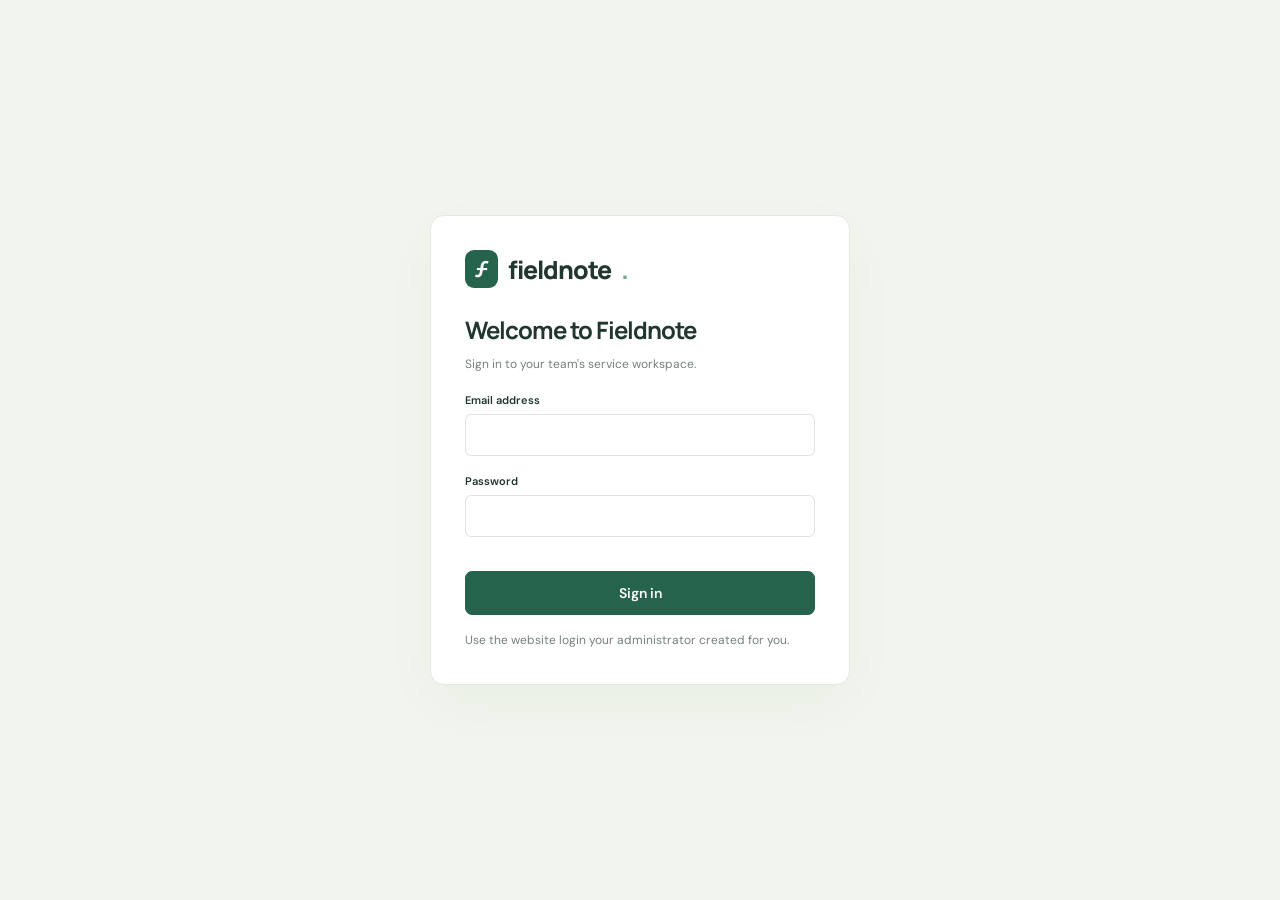
==== cloudflare/index.html @ 5db6d98a "Add Fieldnote service reports and maintenance website" ====
<!doctype html><html lang="en"><head><meta charset="utf-8"><meta name="viewport" content="width=device-width,initial-scale=1"><title>Fieldnote · Field service workspace</title><style>
@import url('https://fonts.googleapis.com/css2?family=DM+Sans:wght@400;500;600;700&family=Manrope:wght@400;500;600;700;800&display=swap');
:root{--green:#25634d;--ink:#20362e;--muted:#76817b;--line:#e5e9e5}*{box-sizing:border-box}body{margin:0;background:#f7f8f5;color:var(--ink);font:14px 'DM Sans',sans-serif}button,input,select,textarea{font:inherit}button{cursor:pointer}button:focus-visible,a:focus-visible{outline:3px solid #8ac3aa;outline-offset:3px}.shell{display:flex;min-height:100vh}aside{width:238px;background:#fff;border-right:1px solid var(--line);padding:34px 22px;display:flex;flex-direction:column;position:fixed;inset:0 auto 0 0}.brand{font:800 25px Manrope,sans-serif;letter-spacing:-1px;margin-bottom:43px;display:flex;align-items:center;gap:10px}.brand b{background:var(--green);color:white;border-radius:9px;padding:4px 9px;font-size:22px}.label{font-size:10px;letter-spacing:1.5px;color:#9aA39b;font-weight:700;margin:16px 12px}.nav{border:0;background:none;color:#68776f;padding:13px 14px;text-align:left;border-radius:7px;margin:3px 0;display:flex;gap:13px;align-items:center}.nav.active{background:#eaf2ec;color:var(--green);font-weight:700}.bottom{margin-top:auto;background:#f7f8f5;padding:17px;border-radius:10px;font-size:12px;line-height:1.7}.bottom strong{display:block;color:var(--green)}main{margin-left:238px;width:calc(100% - 238px)}header{height:83px;background:#fff;border-bottom:1px solid var(--line);display:flex;justify-content:space-between;align-items:center;padding:0 42px;color:#849088;font-size:12px}.profile{display:flex;gap:10px;align-items:center;color:var(--ink)}.avatar{width:33px;height:33px;border-radius:50%;background:#e8eddf;display:grid;place-items:center;font-weight:700}article{max-width:1450px;margin:auto;padding:39px 42px}.eyebrow{text-transform:uppercase;font-size:10px;letter-spacing:1.8px;font-weight:700;color:var(--green)}.heading{display:flex;justify-content:space-between;align-items:center;margin:8px 0 29px}h1{font:700 30px Manrope,sans-serif;letter-spacing:-1px;margin:0 0 9px}p{color:var(--muted);margin:0;line-height:1.6}.primary,.secondary{padding:12px 18px;border-radius:7px;border:1px solid var(--green);background:var(--green);color:white;font-weight:600;display:inline-flex;gap:9px;align-items:center}.secondary{background:white;color:var(--ink);border-color:var(--line)}.stats{display:grid;grid-template-columns:repeat(4,1fr);gap:18px;margin-bottom:28px}.stat{background:white;border:1px solid var(--line);border-radius:10px;padding:21px}.stat-top{display:flex;justify-content:space-between;color:#748078;font-size:12px}.icon{color:var(--green);background:#edf4ec;border-radius:7px;padding:7px;font-size:16px}.number{font:700 31px Manrope,sans-serif;margin:10px 0 5px}.stat small{font-size:11px;color:#8c968f}.panel{background:white;border:1px solid var(--line);border-radius:10px;overflow:hidden}.panel-head{display:flex;justify-content:space-between;padding:24px 25px;border-bottom:1px solid var(--line);align-items:center}h2{font:700 17px Manrope,sans-serif;margin:0 0 5px}.panel-head p{font-size:12px}.tools{display:flex;gap:10px;padding:20px 25px}.search{flex:1;position:relative}.search input{width:100%;padding:11px 14px;border:1px solid var(--line);border-radius:6px;background:#fafbf9}.tools select{border:1px solid var(--line);border-radius:6px;padding:10px;background:white;color:#64736b}table{border-collapse:collapse;width:100%;text-align:left}th{background:#f8faf7;color:#839087;text-transform:uppercase;letter-spacing:.7px;font-size:9px;padding:14px 24px;font-weight:600}td{padding:19px 24px;border-bottom:1px solid #eef1ed;font-size:12px}td strong{display:block;font-size:13px;margin-bottom:4px}td small{color:#929c95;font-size:11px}.badge{font-size:10px;border-radius:5px;padding:5px 9px;display:inline-block;background:#edf5ed;color:#3d7951;white-space:nowrap}.badge.progress{background:#fdf2dd;color:#a38032}.badge.follow{background:#edf1fb;color:#647aaa}.row{cursor:pointer}.row:hover{background:#fafcf9}.empty{text-align:center;padding:62px 20px}.empty .big{font-size:32px;color:var(--green);margin-bottom:15px}.empty h2{font-size:19px}.empty button{margin-top:20px}.foot{padding:16px 25px;color:#95a096;font-size:11px;display:flex;justify-content:space-between}.note{margin-top:25px;display:flex;gap:13px;align-items:center;padding:19px 23px;background:#edf2e9;border:1px solid #e4ebdd;border-radius:9px}.note b{display:block;font-size:12px;margin-bottom:3px}.note p{font-size:11px}.modal{position:fixed;inset:0;background:#142e2566;z-index:10;display:flex;align-items:center;justify-content:center;padding:20px}.hidden{display:none!important}.dialog{background:#fff;border-radius:14px;width:760px;max-height:92vh;overflow:auto;box-shadow:0 20px 80px #15352833}.dialog-head{padding:24px 29px;display:flex;justify-content:space-between;border-bottom:1px solid var(--line)}.close{background:none;border:0;font-size:24px;color:#78847a}.form{padding:24px 29px}.grid{display:grid;grid-template-columns:1fr 1fr;gap:18px}.field{display:flex;flex-direction:column;gap:7px}.field label{font-size:11px;font-weight:600}.field input,.field select,.field textarea{padding:11px;border:1px solid #dce4dd;border-radius:6px;background:#fff;width:100%}.full{grid-column:1/-1}.section{margin:23px 0 14px;font-size:10px;color:#7c8a80;letter-spacing:1.3px;text-transform:uppercase}.upload{display:block;border:1px dashed #bdcfbf;background:#f6f9f3;border-radius:7px;text-align:center;padding:24px;color:var(--green);cursor:pointer}.upload small{display:block;font-size:10px;color:#91a08f;margin-top:5px}.photos{display:flex;flex-wrap:wrap;gap:10px;margin-top:12px}.photo{position:relative}.photo img{width:100px;height:85px;object-fit:cover;border-radius:6px}.photo button{position:absolute;top:0;right:0;border:0;background:white;border-radius:50%;width:21px;height:21px}.actions{display:flex;justify-content:flex-end;gap:10px;margin-top:25px}.error{color:#ad423c;margin-top:12px;font-size:12px}.detail{white-space:pre-wrap;line-height:1.7}.detail label{display:block;color:#839187;font-size:10px;text-transform:uppercase;letter-spacing:1px;margin-bottom:5px}.toast{position:fixed;bottom:25px;right:25px;padding:16px 24px;background:var(--green);color:white;border-radius:8px;z-index:20}.mobile-brand{display:none}@media(max-width:1050px){aside{width:190px}main{margin-left:190px;width:calc(100% - 190px)}article{padding:28px 24px}header{padding:0 24px}.stats{gap:10px}.table-wrap{overflow:auto}th,td{padding:16px}.heading{gap:15px}h1{font-size:26px}}@media(max-width:720px){aside{position:static;width:auto;padding:15px;flex-direction:row;gap:4px;align-items:center;border-bottom:1px solid var(--line);border-right:0}.brand{margin:0 12px 0 0;font-size:19px}.brand b{font-size:16px}.nav{padding:9px;font-size:11px}.nav span,.label,.bottom{display:none}.shell{display:block}main{margin:0;width:100%}header{height:54px}article{padding:24px 16px}.stats{grid-template-columns:1fr 1fr}.heading{align-items:flex-start}h1{font-size:23px}.heading p{font-size:12px}.primary{padding:11px;font-size:11px;white-space:nowrap}.tools{padding:15px;flex-wrap:wrap}.search{flex-basis:100%}.grid{grid-template-columns:1fr}.full{grid-column:auto}.dialog-head,.form{padding:20px}.panel-head{padding:20px}.note{padding:15px}}
.auth-screen{min-height:100vh;display:grid;place-items:center;padding:24px;background:#f1f5ed}.auth-card{background:white;width:100%;max-width:420px;border:1px solid var(--line);padding:34px;border-radius:14px;box-shadow:0 20px 60px #20362e08}.auth-card .brand{margin-bottom:25px}.auth-card h1{font-size:24px}.auth-card .field{margin-top:18px}.auth-card .primary{width:100%;justify-content:center;margin-top:22px}.auth-card p{font-size:12px}.profile button{padding:7px 10px;font-size:11px}@media print{body>*{display:none!important}#modal{display:block!important;position:static;background:white;padding:0}#modal .dialog{max-height:none;width:100%;box-shadow:none}#modal .actions,#modal .close{display:none}}
.customer-tabs{display:flex;gap:7px;flex-wrap:wrap;padding:16px 25px 0}.customer-tabs button{padding:9px 13px;border-radius:6px;border:1px solid var(--line);background:white;color:var(--muted)}.customer-tabs .active{background:#eaf2ec;color:var(--green);border-color:#bdd5c4}.maintenance-summary{display:flex;gap:12px;flex-wrap:wrap;padding:0 25px 18px;color:var(--muted);font-size:12px}.maintenance-summary b{color:var(--green)}.contract-list{padding:20px 25px}.contract-card{border:1px solid var(--line);border-radius:9px;padding:19px;margin-bottom:14px}.contract-card h3{margin:0 0 8px;font-size:15px}.contract-meta{display:flex;gap:12px;flex-wrap:wrap;font-size:12px;color:var(--muted);margin-bottom:12px}.equipment-text{white-space:pre-wrap;font-size:12px;line-height:1.6}.badge.overdue{background:#fcebea;color:#a34a3e}.badge.neutral{background:#f0f2ef;color:#738076}.visit-actions{display:flex;gap:8px;justify-content:flex-end}.visit-actions button{padding:7px 10px;font-size:11px}.contract-actions{display:flex;gap:8px;flex-wrap:wrap;margin-top:14px}.maintenance-tip{font-size:11px;color:var(--muted);line-height:1.6;margin:10px 0}
.pdf-tile{width:110px;min-height:95px;border:1px solid #d4ddd6;border-radius:8px;background:#f4f7f2;display:flex;flex-direction:column;justify-content:center;align-items:center;gap:5px;color:var(--green)}.pdf-tile b{font-size:20px}.pdf-tile small{font-size:11px}.pdf-tile span{font-size:10px}.photo a{text-decoration:none}.next-service{display:flex;align-items:center;justify-content:space-between;gap:14px;margin-top:14px;padding:14px 16px;border:1px solid #bcd8c6;border-radius:8px;background:#eaf5ee;color:#286047}.next-service label{display:block;text-transform:uppercase;font-size:9px;letter-spacing:1px;font-weight:700;margin-bottom:5px}.next-service strong{font:800 21px Manrope,sans-serif}.next-service.overdue{background:#fff0eb;border-color:#eabdb0;color:#a14636}.next-service.due{background:#fff7df;border-color:#e7d28b;color:#82631b}.next-service.inactive{background:#f5f6f3;border-color:#dce2d9;color:#748075}@media(max-width:720px){aside{flex-wrap:wrap}.brand{flex-basis:100%;margin-bottom:6px}.nav span{display:inline}.nav{font-size:10px}.next-service strong{font-size:18px}}
</style></head><body><section id="auth-screen" class="auth-screen"><form id="login-form" class="auth-card"><div class="brand"><b>ƒ</b> fieldnote<span style="color:#79a98a">.</span></div><h1>Welcome to Fieldnote</h1><p>Sign in to your team's service workspace.</p><div class="field"><label for="login-email">Email address</label><input id="login-email" type="email" autocomplete="username" required></div><div class="field"><label for="login-password">Password</label><input id="login-password" type="password" autocomplete="current-password" required></div><p id="login-error" class="error" role="alert"></p><button id="login-submit" class="primary">Sign in</button><p style="margin-top:16px">Use the website login your administrator created for you.</p></form></section><div id="workspace" class="shell hidden"><aside><div class="brand"><b>ƒ</b> fieldnote<span style="color:#79a98a">.</span></div><div class="label">WORKSPACE</div><button class="nav active" data-view="reports">▤ <span>Service reports</span></button><button class="nav" data-view="customers" aria-label="Customers">♧ <span>Customers</span></button><button class="nav" data-view="maintenance" aria-label="Maintenance contracts">◷ <span>Maintenance contracts</span></button><div class="bottom"><strong>Every visit. Documented.</strong>Shared service records for your team.<br><span style="color:#9aa797">Field service workspace</span></div></aside><main><header><span>Workspace &nbsp; / &nbsp; <b id="breadcrumb" style="color:#455d4e">Service reports</b></span><div class="profile"><span class="avatar">FS</span><span id="user-name">Service team</span><button id="signout" class="secondary">Sign out</button></div></header><article><div class="eyebrow">YOUR FIELD SERVICE WORKSPACE</div><div class="heading"><div><h1 id="title">Service reports</h1><p id="subtitle">A clear record of every service visit and the work performed.</p></div><button class="primary" id="new">＋ New service report</button></div><div class="stats"><div class="stat"><div class="stat-top">Total reports <span class="icon">▤</span></div><div class="number" id="total">0</div><small>All recorded service visits</small></div><div class="stat"><div class="stat-top">Completed <span class="icon">✓</span></div><div class="number" id="completed">0</div><small>Work successfully finished</small></div><div class="stat"><div class="stat-top">Needs attention <span class="icon">◷</span></div><div class="number" id="attention">0</div><small>In progress or follow-up</small></div><div class="stat"><div class="stat-top">Customers <span class="icon">♧</span></div><div class="number" id="customers">0</div><small>Customers you've serviced</small></div></div><section class="panel"><div class="panel-head"><div><h2 id="list-title">All service reports</h2><p id="list-subtitle">Keep track of the work your team does in the field.</p></div><button class="secondary" id="reload">↻ Reload</button><button class="secondary" id="export">↓ Export CSV</button></div><div class="tools"><div class="search"><input id="search" aria-label="Search reports" placeholder="Search customer, equipment, serial number or technician…"></div><select id="status" aria-label="Filter by status"><option value="">All statuses</option><option>Completed</option><option>In progress</option><option>Follow-up</option></select><select id="type" aria-label="Filter by service type"><option value="">All service types</option><option>Repair</option><option>Maintenance</option><option>Installation</option><option>Deliver</option><option>Others</option></select></div><div id="content"></div><div class="foot"><span id="count">0 reports</span><span>Shared database · service history</span></div></section><div class="note"><span class="icon">↗</span><div><b>Better records start in the field.</b><p>Add photos, equipment details, and replacement parts to give every service visit the full picture.</p></div></div></article></main></div><div id="modal" class="modal hidden"><div class="dialog" role="dialog" aria-modal="true" aria-labelledby="modal-title"><div class="dialog-head"><div><h2 id="modal-title">New service report</h2><p style="font-size:12px">Capture the details while they're fresh.</p></div><button class="close" aria-label="Close dialog">×</button></div><div id="modal-body"></div></div></div><div id="toast" class="toast hidden" role="status"></div>
<script src="config.js"></script><script src="supabase.js"></script><script src="maintenance.js"></script><script src="maintenance-ui.js" defer></script><script>
let reports=[],contracts=[],contractsError='',customerMode='contracts',view='reports',photos=[],editing=null,lastFocus;const $=id=>document.getElementById(id);const esc=s=>String(s??'').replace(/[&<>"']/g,c=>({'&':'&amp;','<':'&lt;','>':'&gt;','"':'&quot;',"'":'&#39;'}[c]));const pretty=d=>new Date(d+'T12:00:00').toLocaleDateString(undefined,{day:'numeric',month:'short',year:'numeric'});async function request(url,options){return fieldnote.request(url,options)}async function load(){try{reports=await request('/api/reports');try{contracts=await request('/api/contracts');contractsError=''}catch(error){contracts=[];contractsError=error.message}render()}catch(e){$('content').innerHTML='<div class="empty"><h2>Unable to load records</h2><p>'+esc(e.message)+'</p><button class="secondary" onclick="load()">Try again</button></div>'}}function matches(){let q=$('search').value.toLowerCase();return reports.filter(r=>(!$('status').value||r.status===$('status').value)&&(!$('type').value||r.action===$('type').value)&&[r.customer,r.phone,r.email,r.equipment,r.serial,r.technician,r.location].join(' ').toLowerCase().includes(q))}function badge(s){return '<span class="badge '+(s==='In progress'?'progress':s==='Follow-up'?'follow':'')+'">'+esc(s)+'</span>'}function render(){prepareMaintenanceNavigation();const rows=matches();$('total').textContent=reports.length;$('completed').textContent=reports.filter(r=>r.status==='Completed').length;$('attention').textContent=reports.filter(r=>r.status!=='Completed').length;$('customers').textContent=new Set([...reports,...contracts].map(r=>r.customer.toLowerCase())).size;let title={reports:'Service reports',customers:'Customers',maintenance:'Maintenance contracts'}[view];$('title').textContent=$('breadcrumb').textContent=title;$('subtitle').textContent={reports:'A clear record of every service visit and the work performed.',customers:'Know your customers and see their complete service history.',maintenance:'Track contract periods, covered equipment, and your next service visits.'}[view];$('list-title').textContent='All '+title.toLowerCase();$('list-subtitle').textContent=view==='reports'?'Keep track of the work your team does in the field.':'Select a record to explore its service history.';document.querySelectorAll('.nav').forEach(n=>n.classList.toggle('active',n.dataset.view===view));if(view==='customers'){renderCustomerRecords();return}if(view==='maintenance'){renderCustomerWorkspace();return}if(!rows.length){$('content').innerHTML='<div class="empty"><div class="big">▤</div><h2>'+(reports.length?'No matching reports':'Your service history starts here')+'</h2><p>'+(reports.length?'Try another search or filter.':'Create your first report to track customers, equipment, and photos.')+'</p>'+(!reports.length?'<button class="primary" onclick="openForm()">＋ Create your first report</button>':'')+'</div>';$('count').textContent='0 results';return}let html='';if(view==='reports'){html='<thead><tr><th>Customer / location</th><th>Equipment</th><th>Service</th><th>Technician</th><th>Date</th><th>Status</th></tr></thead><tbody>'+rows.map(r=>'<tr class="row" tabindex="0" data-id="'+esc(r.id)+'"><td><strong>'+esc(r.customer)+'</strong><small>'+esc(r.location||r.phone||r.email||r.contact||'—')+'</small></td><td><strong>'+esc(r.equipment)+'</strong><small>'+esc(r.serial||'No serial number')+'</small></td><td>'+esc(r.action)+(r.photos.length?' <small>· '+r.photos.length+' attachments</small>':'')+'</td><td>'+esc(r.technician)+'</td><td>'+esc(pretty(r.date))+'</td><td>'+badge(r.status)+'</td></tr>').join('')+'</tbody>'}else{let grouped=new Map();rows.forEach(r=>{let key=r.customer.toLowerCase();if(!grouped.has(key))grouped.set(key,[]);grouped.get(key).push(r)});html='<thead><tr><th>Customer</th><th>Contact number</th><th>Email</th><th>Service visits</th><th>Last serviced</th><th>Latest status</th></tr></thead><tbody>'+[...grouped.values()].map(g=>{let r=g[0];let phone=g.find(x=>x.phone)?.phone||'—';let email=g.find(x=>x.email)?.email||'—';return '<tr class="row" tabindex="0" data-group="'+esc(JSON.stringify(g.map(x=>x.id)))+'"><td><strong>'+esc(r.customer)+'</strong><small>'+esc(r.location)+'</small></td><td>'+esc(phone)+'</td><td>'+esc(email)+'</td><td>'+g.length+'</td><td>'+esc(pretty(r.date))+'</td><td>'+badge(r.status)+'</td></tr>'}).join('')+'</tbody>'} $('content').innerHTML='<div class="table-wrap"><table>'+html+'</table></div>';$('count').textContent=rows.length+' service report'+(rows.length===1?'':'s');document.querySelectorAll('.row').forEach(el=>{const action=()=>el.dataset.id?detail(reports.find(r=>r.id===el.dataset.id)):history(JSON.parse(el.dataset.group));el.onclick=action;el.onkeydown=e=>{if(e.key==='Enter')action()}})}
function show(){lastFocus=document.activeElement;$('modal').classList.remove('hidden');document.body.style.overflow='hidden';$('modal').querySelector('.close').focus()}function close(){$('modal').classList.add('hidden');document.body.style.overflow='';lastFocus?.focus()}function notify(t){$('toast').textContent=t;$('toast').classList.remove('hidden');setTimeout(()=>$('toast').classList.add('hidden'),3500)}function field(name,label,value='',required=false,type='text'){return '<div class="field"><label for="f-'+name+'">'+label+(required?' *':'')+'</label><input id="f-'+name+'" name="'+name+'" type="'+type+'" value="'+esc(value)+'" '+(required?'required':'')+'></div>'}function select(name,label,options,value){return '<div class="field"><label for="f-'+name+'">'+label+'</label><select name="'+name+'" id="f-'+name+'">'+[...new Set(value&&!options.includes(value)?[value,...options]:options)].map(o=>'<option '+(o===value?'selected':'')+'>'+o+'</option>').join('')+'</select></div>'}function openForm(r={}){window.maintenanceLink=r.maintenance_contract_id?{maintenance_contract_id:r.maintenance_contract_id,maintenance_due_date:r.maintenance_due_date}:null;editing=r.id||null;photos=[...(r.photos||[])];$('modal-title').textContent=editing?'Edit service report':'New service report';$('modal-body').innerHTML='<form class="form" id="report-form"><div class="eyebrow">Customer & equipment</div><div class="grid" style="margin-top:17px">'+field('customer','Customer name',r.customer,true)+field('phone','Customer contact number',r.phone,false,'tel')+field('email','Customer email',r.email,false,'email')+field('location','Service location',r.location)+field('equipment','Equipment / device',r.equipment,true)+field('serial','Serial / asset number',r.serial)+field('technician','Technician name',r.technician,true)+'</div><div class="section">Service details</div><div class="grid">'+field('date','Service date',r.date||new Date().getFullYear()+'-'+String(new Date().getMonth()+1).padStart(2,'0')+'-'+String(new Date().getDate()).padStart(2,'0'),true,'date')+select('action','Service type',['Repair','Maintenance','Installation','Deliver','Others'],r.action)+select('status','Status',['Completed','In progress','Follow-up'],r.status)+field('parts','Parts repaired / replaced',r.parts)+'<div class="field full"><label for="notes">Work performed & follow-up notes</label><textarea id="notes" name="notes" rows="3">'+esc(r.notes||'')+'</textarea></div></div><div class="section">Photos & PDF attachments</div><label class="upload" for="photo-input">＋ Add photos or PDF files<small>JPEG, PNG, WebP or PDF · up to 10 MB per file</small></label><input id="photo-input" type="file" accept="image/jpeg,image/png,image/webp,application/pdf,.pdf" multiple class="hidden"><div class="photos" id="photo-list"></div><p class="error" id="form-error" role="alert"></p><div class="actions"><button type="button" class="secondary" onclick="close()">Cancel</button><button class="primary" id="save">Save service report</button></div></form>';renderPhotos();$('photo-input').onchange=upload;$('report-form').onsubmit=save;show();$('f-customer').focus();if(window.maintenanceLink){$('f-action').value='Maintenance';$('f-action').disabled=true;const c=contracts.find(c=>c.id===window.maintenanceLink.maintenance_contract_id);$('report-form').insertAdjacentHTML('afterbegin','<div class="note" style="margin:0 0 20px"><div><b>'+esc(c?.name||'Maintenance visit')+'</b><p>Scheduled for '+esc(pretty(window.maintenanceLink.maintenance_due_date))+'. Record the actual service date below.</p></div></div>')}}function attachmentMarkup(p,i,remove=false){
 const pdf=/\.pdf$/i.test(p)||p.startsWith('data:application/pdf;');
 const src=fieldnote.displayPhoto(p);
 const content=pdf?'<span class="pdf-tile"><b>PDF</b><small>Document '+(i+1)+'</small><span>Open PDF ↗</span></span>':'<img src="'+esc(src)+'" data-photo="'+esc(p)+'" alt="Service photo '+(i+1)+'">';
 return '<div class="photo"><a href="'+esc(src||'#')+'" data-photo-link="'+esc(p)+'" target="_blank" rel="noopener">'+content+'</a>'+(remove?'<button type="button" aria-label="Remove attachment '+(i+1)+'" onclick="photos.splice('+i+',1);renderPhotos()">×</button>':'')+'</div>';
}
function renderPhotos(){$('photo-list').innerHTML=photos.map((p,i)=>attachmentMarkup(p,i,true)).join('');hydratePhotos()}
async function upload(e){$('save').disabled=true;$('form-error').textContent='Uploading attachments…';try{for(const file of e.target.files){if(file.size>10*1024*1024)throw Error('Each attachment must be under 10 MB.');let result=await request('/api/photos',{method:'POST',headers:{'Content-Type':file.type},body:file});photos.push(result.url);renderPhotos()}$('form-error').textContent=''}catch(error){$('form-error').textContent=error.message}finally{$('save').disabled=false;e.target.value=''}}async function save(e){e.preventDefault();$('save').disabled=true;let data=Object.fromEntries(new FormData(e.target));data.photos=photos;if(window.maintenanceLink){Object.assign(data,window.maintenanceLink);data.action='Maintenance';}if(editing){data.id=editing;data.contact=reports.find(r=>r.id===editing)?.contact||'';}try{await request('/api/reports',{method:'POST',headers:{'Content-Type':'application/json'},body:JSON.stringify(data)});close();await load();notify('Service report saved')}catch(error){$('form-error').textContent=error.message;$('save').disabled=false}}function detail(r){$('modal-title').textContent=r.customer+' · Service report';$('modal-body').innerHTML='<div class="form"><div class="grid">'+[['Equipment',r.equipment],['Serial / asset number',r.serial],['Technician',r.technician],['Service date',pretty(r.date)],['Customer contact number',r.phone],['Customer email',r.email],...(r.contact?[['Previous contact details',r.contact]]:[]),['Location',r.location],...(r.maintenance_contract_id?[['Maintenance contract',contracts.find(c=>c.id===r.maintenance_contract_id)?.name||'Maintenance contract'],['Scheduled visit',pretty(r.maintenance_due_date)]]:[]),['Service type',r.action],['Status',r.status],['Parts repaired / replaced',r.parts],['Work performed & follow-up',r.notes]].map(([label,value])=>'<div class="detail"><label>'+label+'</label>'+esc(value||'—')+'</div>').join('')+'</div><div class="section">Photos & PDF attachments · '+r.photos.length+'</div><div class="photos">'+r.photos.map((p,i)=>attachmentMarkup(p,i)).join('')+'</div><div class="actions"><button class="secondary" onclick="window.print()">Print report</button><button id="edit" class="primary">Edit report</button></div></div>';$('edit').onclick=()=>openForm(r);show();hydratePhotos()}function history(ids){const rows=reports.filter(r=>ids.includes(r.id));$('modal-title').textContent=rows[0].customer+' · Service history';$('modal-body').innerHTML='<div class="form">'+rows.map(r=>'<button class="secondary" style="display:flex;width:100%;justify-content:space-between;margin-bottom:12px" data-report="'+r.id+'"><span>'+esc(pretty(r.date))+' · '+esc(r.action)+'<br><small>'+esc(r.equipment)+' · '+esc(r.technician)+'</small></span>'+badge(r.status)+'</button>').join('')+'</div>';document.querySelectorAll('[data-report]').forEach(b=>b.onclick=()=>detail(reports.find(r=>r.id===b.dataset.report)));show()}
$('reload').onclick=load;$('new').onclick=()=>openForm();$('search').oninput=render;$('status').onchange=render;$('type').onchange=render;document.querySelectorAll('[data-view]').forEach(b=>b.onclick=()=>{view=b.dataset.view;render()});document.querySelector('.close').onclick=close;$('modal').onclick=e=>{if(e.target===$('modal'))close()};document.addEventListener('keydown',e=>{if($('modal').classList.contains('hidden'))return;if(e.key==='Escape')close();if(e.key==='Tab'){const els=[...$('modal').querySelectorAll('button,input,select,textarea,a[href]')].filter(x=>!x.disabled&&x.offsetParent!==null);if(e.shiftKey&&document.activeElement===els[0]){e.preventDefault();els.at(-1).focus()}else if(!e.shiftKey&&document.activeElement===els.at(-1)){e.preventDefault();els[0].focus()}}});$('export').onclick=()=>{const rows=matches();if(!rows.length)return notify('No reports to export');const keys=['customer','phone','email','location','equipment','serial','technician','date','action','status','parts','notes','maintenance_contract_id','maintenance_due_date'];const cell=v=>'"'+String(v??'').replace(/^[=+@-]/,"'$&").replaceAll('"','""')+'"';const csv=[keys,...rows.map(r=>keys.map(k=>r[k]))].map(row=>row.map(cell).join(',')).join('\r\n');const url=URL.createObjectURL(new Blob([csv],{type:'text/csv;charset=utf-8'}));const a=document.createElement('a');a.href=url;a.download='fieldnote-service-reports.csv';a.click();URL.revokeObjectURL(url)};window.addEventListener('DOMContentLoaded',boot);

async function hydratePhotos(){
 for(const element of document.querySelectorAll('[data-photo],[data-photo-link]')){
  try{const url=await fieldnote.photoUrl(element.dataset.photo||element.dataset.photoLink);if(element.tagName==='IMG')element.src=url;else element.href=url;}
  catch(error){if(element.tagName==='IMG')element.alt='Attachment unavailable';element.title=error.message;}
 }
}
function signedOut(){reports=[];contracts=[];contractsError='';photos=[];editing=null;window.maintenanceLink=null;close();$('workspace').classList.add('hidden');$('auth-screen').classList.remove('hidden');$('login-password').value='';$('login-email').focus()}
async function signedIn(){const user=fieldnote.user;$('user-name').textContent=user.email;$('workspace').classList.remove('hidden');$('auth-screen').classList.add('hidden');$('login-password').value='';await load()}
async function boot(){
 $('login-form').onsubmit=async event=>{event.preventDefault();$('login-submit').disabled=true;$('login-error').textContent='';try{await fieldnote.signIn($('login-email').value.trim(),$('login-password').value);await signedIn()}catch(error){$('login-error').textContent=error.message}finally{$('login-submit').disabled=false}};
 $('signout').onclick=async()=>{try{await fieldnote.signOut()}catch{}finally{signedOut()}};
 if(!fieldnote.configured){$('login-error').textContent='Website setup is not complete. The project connection details still need to be added.';$('login-submit').disabled=true;return}
 if(fieldnote.user){try{await fieldnote.member();await signedIn()}catch(error){await fieldnote.signOut().catch(()=>{});signedOut();$('login-error').textContent=error.message}}
}
</script></body></html>
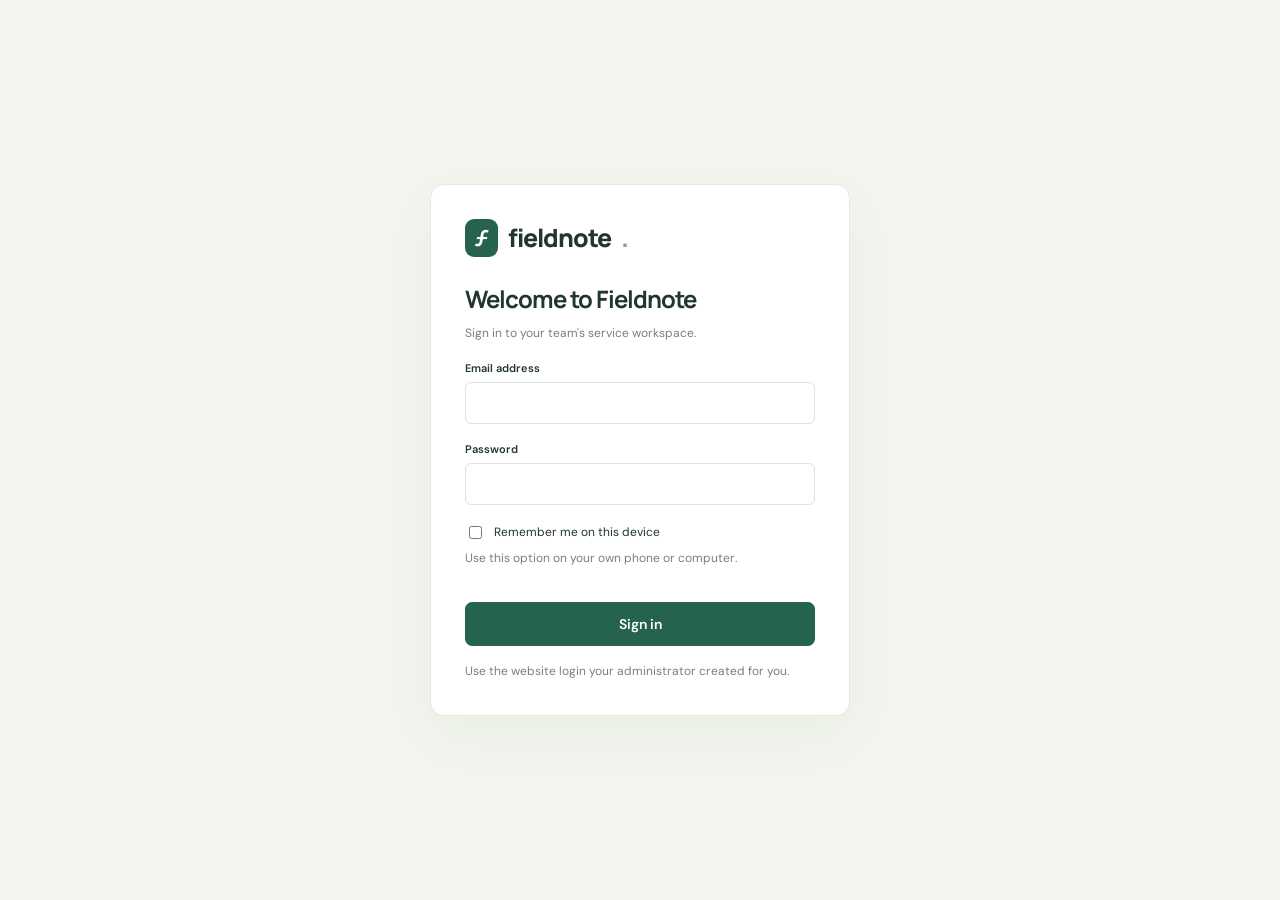
==== commit d2c02972: "Remember login on trusted devices across browser restarts" ====
--- a/cloudflare/index.html
+++ b/cloudflare/index.html
@@ -4,17 +4,17 @@
 .auth-screen{min-height:100vh;display:grid;place-items:center;padding:24px;background:#f1f5ed}.auth-card{background:white;width:100%;max-width:420px;border:1px solid var(--line);padding:34px;border-radius:14px;box-shadow:0 20px 60px #20362e08}.auth-card .brand{margin-bottom:25px}.auth-card h1{font-size:24px}.auth-card .field{margin-top:18px}.auth-card .primary{width:100%;justify-content:center;margin-top:22px}.auth-card p{font-size:12px}.profile button{padding:7px 10px;font-size:11px}@media print{body>*{display:none!important}#modal{display:block!important;position:static;background:white;padding:0}#modal .dialog{max-height:none;width:100%;box-shadow:none}#modal .actions,#modal .close{display:none}}
 .customer-tabs{display:flex;gap:7px;flex-wrap:wrap;padding:16px 25px 0}.customer-tabs button{padding:9px 13px;border-radius:6px;border:1px solid var(--line);background:white;color:var(--muted)}.customer-tabs .active{background:#eaf2ec;color:var(--green);border-color:#bdd5c4}.maintenance-summary{display:flex;gap:12px;flex-wrap:wrap;padding:0 25px 18px;color:var(--muted);font-size:12px}.maintenance-summary b{color:var(--green)}.contract-list{padding:20px 25px}.contract-card{border:1px solid var(--line);border-radius:9px;padding:19px;margin-bottom:14px}.contract-card h3{margin:0 0 8px;font-size:15px}.contract-meta{display:flex;gap:12px;flex-wrap:wrap;font-size:12px;color:var(--muted);margin-bottom:12px}.equipment-text{white-space:pre-wrap;font-size:12px;line-height:1.6}.badge.overdue{background:#fcebea;color:#a34a3e}.badge.neutral{background:#f0f2ef;color:#738076}.visit-actions{display:flex;gap:8px;justify-content:flex-end}.visit-actions button{padding:7px 10px;font-size:11px}.contract-actions{display:flex;gap:8px;flex-wrap:wrap;margin-top:14px}.maintenance-tip{font-size:11px;color:var(--muted);line-height:1.6;margin:10px 0}
 .pdf-tile{width:110px;min-height:95px;border:1px solid #d4ddd6;border-radius:8px;background:#f4f7f2;display:flex;flex-direction:column;justify-content:center;align-items:center;gap:5px;color:var(--green)}.pdf-tile b{font-size:20px}.pdf-tile small{font-size:11px}.pdf-tile span{font-size:10px}.photo a{text-decoration:none}.next-service{display:flex;align-items:center;justify-content:space-between;gap:14px;margin-top:14px;padding:14px 16px;border:1px solid #bcd8c6;border-radius:8px;background:#eaf5ee;color:#286047}.next-service label{display:block;text-transform:uppercase;font-size:9px;letter-spacing:1px;font-weight:700;margin-bottom:5px}.next-service strong{font:800 21px Manrope,sans-serif}.next-service.overdue{background:#fff0eb;border-color:#eabdb0;color:#a14636}.next-service.due{background:#fff7df;border-color:#e7d28b;color:#82631b}.next-service.inactive{background:#f5f6f3;border-color:#dce2d9;color:#748075}@media(max-width:720px){aside{flex-wrap:wrap}.brand{flex-basis:100%;margin-bottom:6px}.nav span{display:inline}.nav{font-size:10px}.next-service strong{font-size:18px}}
-</style></head><body><section id="auth-screen" class="auth-screen"><form id="login-form" class="auth-card"><div class="brand"><b>ƒ</b> fieldnote<span style="color:#79a98a">.</span></div><h1>Welcome to Fieldnote</h1><p>Sign in to your team's service workspace.</p><div class="field"><label for="login-email">Email address</label><input id="login-email" type="email" autocomplete="username" required></div><div class="field"><label for="login-password">Password</label><input id="login-password" type="password" autocomplete="current-password" required></div><p id="login-error" class="error" role="alert"></p><button id="login-submit" class="primary">Sign in</button><p style="margin-top:16px">Use the website login your administrator created for you.</p></form></section><div id="workspace" class="shell hidden"><aside><div class="brand"><b>ƒ</b> fieldnote<span style="color:#79a98a">.</span></div><div class="label">WORKSPACE</div><button class="nav active" data-view="reports">▤ <span>Service reports</span></button><button class="nav" data-view="customers" aria-label="Customers">♧ <span>Customers</span></button><button class="nav" data-view="maintenance" aria-label="Maintenance contracts">◷ <span>Maintenance contracts</span></button><div class="bottom"><strong>Every visit. Documented.</strong>Shared service records for your team.<br><span style="color:#9aa797">Field service workspace</span></div></aside><main><header><span>Workspace &nbsp; / &nbsp; <b id="breadcrumb" style="color:#455d4e">Service reports</b></span><div class="profile"><span class="avatar">FS</span><span id="user-name">Service team</span><button id="signout" class="secondary">Sign out</button></div></header><article><div class="eyebrow">YOUR FIELD SERVICE WORKSPACE</div><div class="heading"><div><h1 id="title">Service reports</h1><p id="subtitle">A clear record of every service visit and the work performed.</p></div><button class="primary" id="new">＋ New service report</button></div><div class="stats"><div class="stat"><div class="stat-top">Total reports <span class="icon">▤</span></div><div class="number" id="total">0</div><small>All recorded service visits</small></div><div class="stat"><div class="stat-top">Completed <span class="icon">✓</span></div><div class="number" id="completed">0</div><small>Work successfully finished</small></div><div class="stat"><div class="stat-top">Needs attention <span class="icon">◷</span></div><div class="number" id="attention">0</div><small>In progress or follow-up</small></div><div class="stat"><div class="stat-top">Customers <span class="icon">♧</span></div><div class="number" id="customers">0</div><small>Customers you've serviced</small></div></div><section class="panel"><div class="panel-head"><div><h2 id="list-title">All service reports</h2><p id="list-subtitle">Keep track of the work your team does in the field.</p></div><button class="secondary" id="reload">↻ Reload</button><button class="secondary" id="export">↓ Export CSV</button></div><div class="tools"><div class="search"><input id="search" aria-label="Search reports" placeholder="Search customer, equipment, serial number or technician…"></div><select id="status" aria-label="Filter by status"><option value="">All statuses</option><option>Completed</option><option>In progress</option><option>Follow-up</option></select><select id="type" aria-label="Filter by service type"><option value="">All service types</option><option>Repair</option><option>Maintenance</option><option>Installation</option><option>Deliver</option><option>Others</option></select></div><div id="content"></div><div class="foot"><span id="count">0 reports</span><span>Shared database · service history</span></div></section><div class="note"><span class="icon">↗</span><div><b>Better records start in the field.</b><p>Add photos, equipment details, and replacement parts to give every service visit the full picture.</p></div></div></article></main></div><div id="modal" class="modal hidden"><div class="dialog" role="dialog" aria-modal="true" aria-labelledby="modal-title"><div class="dialog-head"><div><h2 id="modal-title">New service report</h2><p style="font-size:12px">Capture the details while they're fresh.</p></div><button class="close" aria-label="Close dialog">×</button></div><div id="modal-body"></div></div></div><div id="toast" class="toast hidden" role="status"></div>
-<script src="config.js"></script><script src="supabase.js"></script><script src="maintenance.js"></script><script src="maintenance-ui.js" defer></script><script>
+</style></head><body><section id="auth-screen" class="auth-screen"><form id="login-form" class="auth-card"><div class="brand"><b>ƒ</b> fieldnote<span style="color:#79a98a">.</span></div><h1>Welcome to Fieldnote</h1><p>Sign in to your team's service workspace.</p><div class="field"><label for="login-email">Email address</label><input id="login-email" type="email" autocomplete="username" required></div><div class="field"><label for="login-password">Password</label><input id="login-password" type="password" autocomplete="current-password" required></div><label style="display:flex;align-items:center;gap:9px;margin-top:18px;font-size:12px"><input id="remember-device" type="checkbox"> Remember me on this device</label><p style="margin-top:7px">Use this option on your own phone or computer.</p><p id="login-error" class="error" role="alert"></p><button id="login-submit" class="primary">Sign in</button><p style="margin-top:16px">Use the website login your administrator created for you.</p></form></section><div id="workspace" class="shell hidden"><aside><div class="brand"><b>ƒ</b> fieldnote<span style="color:#79a98a">.</span></div><div class="label">WORKSPACE</div><button class="nav active" data-view="reports">▤ <span>Service reports</span></button><button class="nav" data-view="customers" aria-label="Customers">♧ <span>Customers</span></button><button class="nav" data-view="maintenance" aria-label="Maintenance contracts">◷ <span>Maintenance contracts</span></button><div class="bottom"><strong>Every visit. Documented.</strong>Shared service records for your team.<br><span style="color:#9aa797">Field service workspace</span></div></aside><main><header><span>Workspace &nbsp; / &nbsp; <b id="breadcrumb" style="color:#455d4e">Service reports</b></span><div class="profile"><span class="avatar">FS</span><span id="user-name">Service team</span><button id="signout" class="secondary">Sign out</button></div></header><article><div class="eyebrow">YOUR FIELD SERVICE WORKSPACE</div><div class="heading"><div><h1 id="title">Service reports</h1><p id="subtitle">A clear record of every service visit and the work performed.</p></div><button class="primary" id="new">＋ New service report</button></div><div class="stats"><div class="stat"><div class="stat-top">Total reports <span class="icon">▤</span></div><div class="number" id="total">0</div><small>All recorded service visits</small></div><div class="stat"><div class="stat-top">Completed <span class="icon">✓</span></div><div class="number" id="completed">0</div><small>Work successfully finished</small></div><div class="stat"><div class="stat-top">Needs attention <span class="icon">◷</span></div><div class="number" id="attention">0</div><small>In progress or follow-up</small></div><div class="stat"><div class="stat-top">Customers <span class="icon">♧</span></div><div class="number" id="customers">0</div><small>Customers you've serviced</small></div></div><section class="panel"><div class="panel-head"><div><h2 id="list-title">All service reports</h2><p id="list-subtitle">Keep track of the work your team does in the field.</p></div><button class="secondary" id="reload">↻ Reload</button><button class="secondary" id="export">↓ Export CSV</button></div><div class="tools"><div class="search"><input id="search" aria-label="Search reports" placeholder="Search customer, equipment, serial number or technician…"></div><select id="status" aria-label="Filter by status"><option value="">All statuses</option><option>Completed</option><option>In progress</option><option>Follow-up</option></select><select id="type" aria-label="Filter by service type"><option value="">All service types</option><option>Repair</option><option>Maintenance</option><option>Installation</option><option>Deliver</option><option>Others</option></select></div><div id="content"></div><div class="foot"><span id="count">0 reports</span><span>Shared database · service history</span></div></section><div class="note"><span class="icon">↗</span><div><b>Better records start in the field.</b><p>Add photos, equipment details, and replacement parts to give every service visit the full picture.</p></div></div></article></main></div><div id="modal" class="modal hidden"><div class="dialog" role="dialog" aria-modal="true" aria-labelledby="modal-title"><div class="dialog-head"><div><h2 id="modal-title">New service report</h2><p style="font-size:12px">Capture the details while they're fresh.</p></div><button class="close" aria-label="Close dialog">×</button></div><div id="modal-body"></div></div></div><div id="toast" class="toast hidden" role="status"></div>
+<script src="config.js"></script><script src="supabase.js"></script><script src="photo-compression.js"></script><script src="maintenance.js"></script><script src="maintenance-ui.js" defer></script><script>
 let reports=[],contracts=[],contractsError='',customerMode='contracts',view='reports',photos=[],editing=null,lastFocus;const $=id=>document.getElementById(id);const esc=s=>String(s??'').replace(/[&<>"']/g,c=>({'&':'&amp;','<':'&lt;','>':'&gt;','"':'&quot;',"'":'&#39;'}[c]));const pretty=d=>new Date(d+'T12:00:00').toLocaleDateString(undefined,{day:'numeric',month:'short',year:'numeric'});async function request(url,options){return fieldnote.request(url,options)}async function load(){try{reports=await request('/api/reports');try{contracts=await request('/api/contracts');contractsError=''}catch(error){contracts=[];contractsError=error.message}render()}catch(e){$('content').innerHTML='<div class="empty"><h2>Unable to load records</h2><p>'+esc(e.message)+'</p><button class="secondary" onclick="load()">Try again</button></div>'}}function matches(){let q=$('search').value.toLowerCase();return reports.filter(r=>(!$('status').value||r.status===$('status').value)&&(!$('type').value||r.action===$('type').value)&&[r.customer,r.phone,r.email,r.equipment,r.serial,r.technician,r.location].join(' ').toLowerCase().includes(q))}function badge(s){return '<span class="badge '+(s==='In progress'?'progress':s==='Follow-up'?'follow':'')+'">'+esc(s)+'</span>'}function render(){prepareMaintenanceNavigation();const rows=matches();$('total').textContent=reports.length;$('completed').textContent=reports.filter(r=>r.status==='Completed').length;$('attention').textContent=reports.filter(r=>r.status!=='Completed').length;$('customers').textContent=new Set([...reports,...contracts].map(r=>r.customer.toLowerCase())).size;let title={reports:'Service reports',customers:'Customers',maintenance:'Maintenance contracts'}[view];$('title').textContent=$('breadcrumb').textContent=title;$('subtitle').textContent={reports:'A clear record of every service visit and the work performed.',customers:'Know your customers and see their complete service history.',maintenance:'Track contract periods, covered equipment, and your next service visits.'}[view];$('list-title').textContent='All '+title.toLowerCase();$('list-subtitle').textContent=view==='reports'?'Keep track of the work your team does in the field.':'Select a record to explore its service history.';document.querySelectorAll('.nav').forEach(n=>n.classList.toggle('active',n.dataset.view===view));if(view==='customers'){renderCustomerRecords();return}if(view==='maintenance'){renderCustomerWorkspace();return}if(!rows.length){$('content').innerHTML='<div class="empty"><div class="big">▤</div><h2>'+(reports.length?'No matching reports':'Your service history starts here')+'</h2><p>'+(reports.length?'Try another search or filter.':'Create your first report to track customers, equipment, and photos.')+'</p>'+(!reports.length?'<button class="primary" onclick="openForm()">＋ Create your first report</button>':'')+'</div>';$('count').textContent='0 results';return}let html='';if(view==='reports'){html='<thead><tr><th>Customer / location</th><th>Equipment</th><th>Service</th><th>Technician</th><th>Date</th><th>Status</th></tr></thead><tbody>'+rows.map(r=>'<tr class="row" tabindex="0" data-id="'+esc(r.id)+'"><td><strong>'+esc(r.customer)+'</strong><small>'+esc(r.location||r.phone||r.email||r.contact||'—')+'</small></td><td><strong>'+esc(r.equipment)+'</strong><small>'+esc(r.serial||'No serial number')+'</small></td><td>'+esc(r.action)+(r.photos.length?' <small>· '+r.photos.length+' attachments</small>':'')+'</td><td>'+esc(r.technician)+'</td><td>'+esc(pretty(r.date))+'</td><td>'+badge(r.status)+'</td></tr>').join('')+'</tbody>'}else{let grouped=new Map();rows.forEach(r=>{let key=r.customer.toLowerCase();if(!grouped.has(key))grouped.set(key,[]);grouped.get(key).push(r)});html='<thead><tr><th>Customer</th><th>Contact number</th><th>Email</th><th>Service visits</th><th>Last serviced</th><th>Latest status</th></tr></thead><tbody>'+[...grouped.values()].map(g=>{let r=g[0];let phone=g.find(x=>x.phone)?.phone||'—';let email=g.find(x=>x.email)?.email||'—';return '<tr class="row" tabindex="0" data-group="'+esc(JSON.stringify(g.map(x=>x.id)))+'"><td><strong>'+esc(r.customer)+'</strong><small>'+esc(r.location)+'</small></td><td>'+esc(phone)+'</td><td>'+esc(email)+'</td><td>'+g.length+'</td><td>'+esc(pretty(r.date))+'</td><td>'+badge(r.status)+'</td></tr>'}).join('')+'</tbody>'} $('content').innerHTML='<div class="table-wrap"><table>'+html+'</table></div>';$('count').textContent=rows.length+' service report'+(rows.length===1?'':'s');document.querySelectorAll('.row').forEach(el=>{const action=()=>el.dataset.id?detail(reports.find(r=>r.id===el.dataset.id)):history(JSON.parse(el.dataset.group));el.onclick=action;el.onkeydown=e=>{if(e.key==='Enter')action()}})}
-function show(){lastFocus=document.activeElement;$('modal').classList.remove('hidden');document.body.style.overflow='hidden';$('modal').querySelector('.close').focus()}function close(){$('modal').classList.add('hidden');document.body.style.overflow='';lastFocus?.focus()}function notify(t){$('toast').textContent=t;$('toast').classList.remove('hidden');setTimeout(()=>$('toast').classList.add('hidden'),3500)}function field(name,label,value='',required=false,type='text'){return '<div class="field"><label for="f-'+name+'">'+label+(required?' *':'')+'</label><input id="f-'+name+'" name="'+name+'" type="'+type+'" value="'+esc(value)+'" '+(required?'required':'')+'></div>'}function select(name,label,options,value){return '<div class="field"><label for="f-'+name+'">'+label+'</label><select name="'+name+'" id="f-'+name+'">'+[...new Set(value&&!options.includes(value)?[value,...options]:options)].map(o=>'<option '+(o===value?'selected':'')+'>'+o+'</option>').join('')+'</select></div>'}function openForm(r={}){window.maintenanceLink=r.maintenance_contract_id?{maintenance_contract_id:r.maintenance_contract_id,maintenance_due_date:r.maintenance_due_date}:null;editing=r.id||null;photos=[...(r.photos||[])];$('modal-title').textContent=editing?'Edit service report':'New service report';$('modal-body').innerHTML='<form class="form" id="report-form"><div class="eyebrow">Customer & equipment</div><div class="grid" style="margin-top:17px">'+field('customer','Customer name',r.customer,true)+field('phone','Customer contact number',r.phone,false,'tel')+field('email','Customer email',r.email,false,'email')+field('location','Service location',r.location)+field('equipment','Equipment / device',r.equipment,true)+field('serial','Serial / asset number',r.serial)+field('technician','Technician name',r.technician,true)+'</div><div class="section">Service details</div><div class="grid">'+field('date','Service date',r.date||new Date().getFullYear()+'-'+String(new Date().getMonth()+1).padStart(2,'0')+'-'+String(new Date().getDate()).padStart(2,'0'),true,'date')+select('action','Service type',['Repair','Maintenance','Installation','Deliver','Others'],r.action)+select('status','Status',['Completed','In progress','Follow-up'],r.status)+field('parts','Parts repaired / replaced',r.parts)+'<div class="field full"><label for="notes">Work performed & follow-up notes</label><textarea id="notes" name="notes" rows="3">'+esc(r.notes||'')+'</textarea></div></div><div class="section">Photos & PDF attachments</div><label class="upload" for="photo-input">＋ Add photos or PDF files<small>JPEG, PNG, WebP or PDF · up to 10 MB per file</small></label><input id="photo-input" type="file" accept="image/jpeg,image/png,image/webp,application/pdf,.pdf" multiple class="hidden"><div class="photos" id="photo-list"></div><p class="error" id="form-error" role="alert"></p><div class="actions"><button type="button" class="secondary" onclick="close()">Cancel</button><button class="primary" id="save">Save service report</button></div></form>';renderPhotos();$('photo-input').onchange=upload;$('report-form').onsubmit=save;show();$('f-customer').focus();if(window.maintenanceLink){$('f-action').value='Maintenance';$('f-action').disabled=true;const c=contracts.find(c=>c.id===window.maintenanceLink.maintenance_contract_id);$('report-form').insertAdjacentHTML('afterbegin','<div class="note" style="margin:0 0 20px"><div><b>'+esc(c?.name||'Maintenance visit')+'</b><p>Scheduled for '+esc(pretty(window.maintenanceLink.maintenance_due_date))+'. Record the actual service date below.</p></div></div>')}}function attachmentMarkup(p,i,remove=false){
+function show(){lastFocus=document.activeElement;$('modal').classList.remove('hidden');document.body.style.overflow='hidden';$('modal').querySelector('.close').focus()}function close(){$('modal').classList.add('hidden');document.body.style.overflow='';lastFocus?.focus()}function notify(t){$('toast').textContent=t;$('toast').classList.remove('hidden');setTimeout(()=>$('toast').classList.add('hidden'),3500)}function field(name,label,value='',required=false,type='text'){return '<div class="field"><label for="f-'+name+'">'+label+(required?' *':'')+'</label><input id="f-'+name+'" name="'+name+'" type="'+type+'" value="'+esc(value)+'" '+(required?'required':'')+'></div>'}function select(name,label,options,value){return '<div class="field"><label for="f-'+name+'">'+label+'</label><select name="'+name+'" id="f-'+name+'">'+[...new Set(value&&!options.includes(value)?[value,...options]:options)].map(o=>'<option '+(o===value?'selected':'')+'>'+o+'</option>').join('')+'</select></div>'}function openForm(r={}){window.maintenanceLink=r.maintenance_contract_id?{maintenance_contract_id:r.maintenance_contract_id,maintenance_due_date:r.maintenance_due_date}:null;editing=r.id||null;photos=[...(r.photos||[])];$('modal-title').textContent=editing?'Edit service report':'New service report';$('modal-body').innerHTML='<form class="form" id="report-form"><div class="eyebrow">Customer & equipment</div><div class="grid" style="margin-top:17px">'+field('customer','Customer name',r.customer,true)+field('phone','Customer contact number',r.phone,false,'tel')+field('email','Customer email',r.email,false,'email')+field('location','Service location',r.location)+field('equipment','Equipment / device',r.equipment,true)+field('serial','Serial / asset number',r.serial)+field('technician','Technician name',r.technician,true)+'</div><div class="section">Service details</div><div class="grid">'+field('date','Service date',r.date||new Date().getFullYear()+'-'+String(new Date().getMonth()+1).padStart(2,'0')+'-'+String(new Date().getDate()).padStart(2,'0'),true,'date')+select('action','Service type',['Repair','Maintenance','Installation','Deliver','Others'],r.action)+select('status','Status',['Completed','In progress','Follow-up'],r.status)+field('parts','Parts repaired / replaced',r.parts)+'<div class="field full"><label for="notes">Work performed & follow-up notes</label><textarea id="notes" name="notes" rows="3">'+esc(r.notes||'')+'</textarea></div></div><div class="section">Photos & PDF attachments</div><label class="upload" for="photo-input">＋ Add photos or PDF files<small>Photos auto-compressed to 1600px · photo inputs up to 30 MB · PDFs up to 10 MB</small></label><input id="photo-input" type="file" accept="image/jpeg,image/png,image/webp,application/pdf,.pdf" multiple class="hidden"><div class="photos" id="photo-list"></div><p class="error" id="form-error" role="alert"></p><div class="actions"><button type="button" class="secondary" onclick="close()">Cancel</button><button class="primary" id="save">Save service report</button></div></form>';renderPhotos();$('photo-input').onchange=upload;$('report-form').onsubmit=save;show();$('f-customer').focus();if(window.maintenanceLink){$('f-action').value='Maintenance';$('f-action').disabled=true;const c=contracts.find(c=>c.id===window.maintenanceLink.maintenance_contract_id);$('report-form').insertAdjacentHTML('afterbegin','<div class="note" style="margin:0 0 20px"><div><b>'+esc(c?.name||'Maintenance visit')+'</b><p>Scheduled for '+esc(pretty(window.maintenanceLink.maintenance_due_date))+'. Record the actual service date below.</p></div></div>')}}function attachmentMarkup(p,i,remove=false){
  const pdf=/\.pdf$/i.test(p)||p.startsWith('data:application/pdf;');
  const src=fieldnote.displayPhoto(p);
  const content=pdf?'<span class="pdf-tile"><b>PDF</b><small>Document '+(i+1)+'</small><span>Open PDF ↗</span></span>':'<img src="'+esc(src)+'" data-photo="'+esc(p)+'" alt="Service photo '+(i+1)+'">';
  return '<div class="photo"><a href="'+esc(src||'#')+'" data-photo-link="'+esc(p)+'" target="_blank" rel="noopener">'+content+'</a>'+(remove?'<button type="button" aria-label="Remove attachment '+(i+1)+'" onclick="photos.splice('+i+',1);renderPhotos()">×</button>':'')+'</div>';
 }
 function renderPhotos(){$('photo-list').innerHTML=photos.map((p,i)=>attachmentMarkup(p,i,true)).join('');hydratePhotos()}
-async function upload(e){$('save').disabled=true;$('form-error').textContent='Uploading attachments…';try{for(const file of e.target.files){if(file.size>10*1024*1024)throw Error('Each attachment must be under 10 MB.');let result=await request('/api/photos',{method:'POST',headers:{'Content-Type':file.type},body:file});photos.push(result.url);renderPhotos()}$('form-error').textContent=''}catch(error){$('form-error').textContent=error.message}finally{$('save').disabled=false;e.target.value=''}}async function save(e){e.preventDefault();$('save').disabled=true;let data=Object.fromEntries(new FormData(e.target));data.photos=photos;if(window.maintenanceLink){Object.assign(data,window.maintenanceLink);data.action='Maintenance';}if(editing){data.id=editing;data.contact=reports.find(r=>r.id===editing)?.contact||'';}try{await request('/api/reports',{method:'POST',headers:{'Content-Type':'application/json'},body:JSON.stringify(data)});close();await load();notify('Service report saved')}catch(error){$('form-error').textContent=error.message;$('save').disabled=false}}function detail(r){$('modal-title').textContent=r.customer+' · Service report';$('modal-body').innerHTML='<div class="form"><div class="grid">'+[['Equipment',r.equipment],['Serial / asset number',r.serial],['Technician',r.technician],['Service date',pretty(r.date)],['Customer contact number',r.phone],['Customer email',r.email],...(r.contact?[['Previous contact details',r.contact]]:[]),['Location',r.location],...(r.maintenance_contract_id?[['Maintenance contract',contracts.find(c=>c.id===r.maintenance_contract_id)?.name||'Maintenance contract'],['Scheduled visit',pretty(r.maintenance_due_date)]]:[]),['Service type',r.action],['Status',r.status],['Parts repaired / replaced',r.parts],['Work performed & follow-up',r.notes]].map(([label,value])=>'<div class="detail"><label>'+label+'</label>'+esc(value||'—')+'</div>').join('')+'</div><div class="section">Photos & PDF attachments · '+r.photos.length+'</div><div class="photos">'+r.photos.map((p,i)=>attachmentMarkup(p,i)).join('')+'</div><div class="actions"><button class="secondary" onclick="window.print()">Print report</button><button id="edit" class="primary">Edit report</button></div></div>';$('edit').onclick=()=>openForm(r);show();hydratePhotos()}function history(ids){const rows=reports.filter(r=>ids.includes(r.id));$('modal-title').textContent=rows[0].customer+' · Service history';$('modal-body').innerHTML='<div class="form">'+rows.map(r=>'<button class="secondary" style="display:flex;width:100%;justify-content:space-between;margin-bottom:12px" data-report="'+r.id+'"><span>'+esc(pretty(r.date))+' · '+esc(r.action)+'<br><small>'+esc(r.equipment)+' · '+esc(r.technician)+'</small></span>'+badge(r.status)+'</button>').join('')+'</div>';document.querySelectorAll('[data-report]').forEach(b=>b.onclick=()=>detail(reports.find(r=>r.id===b.dataset.report)));show()}
+async function upload(e){$('save').disabled=true;$('form-error').textContent='Uploading attachments…';try{for(const file of e.target.files){$('form-error').textContent='Preparing and uploading attachment…';const prepared=await photoCompression.prepare(file);let result=await request('/api/photos',{method:'POST',headers:{'Content-Type':prepared.type},body:prepared});photos.push(result.url);renderPhotos()}$('form-error').textContent=''}catch(error){$('form-error').textContent=error.message}finally{$('save').disabled=false;e.target.value=''}}async function save(e){e.preventDefault();$('save').disabled=true;let data=Object.fromEntries(new FormData(e.target));data.photos=photos;if(window.maintenanceLink){Object.assign(data,window.maintenanceLink);data.action='Maintenance';}if(editing){data.id=editing;data.contact=reports.find(r=>r.id===editing)?.contact||'';}try{await request('/api/reports',{method:'POST',headers:{'Content-Type':'application/json'},body:JSON.stringify(data)});close();await load();notify('Service report saved')}catch(error){$('form-error').textContent=error.message;$('save').disabled=false}}function detail(r){$('modal-title').textContent=r.customer+' · Service report';$('modal-body').innerHTML='<div class="form"><div class="grid">'+[['Equipment',r.equipment],['Serial / asset number',r.serial],['Technician',r.technician],['Service date',pretty(r.date)],['Customer contact number',r.phone],['Customer email',r.email],...(r.contact?[['Previous contact details',r.contact]]:[]),['Location',r.location],...(r.maintenance_contract_id?[['Maintenance contract',contracts.find(c=>c.id===r.maintenance_contract_id)?.name||'Maintenance contract'],['Scheduled visit',pretty(r.maintenance_due_date)]]:[]),['Service type',r.action],['Status',r.status],['Parts repaired / replaced',r.parts],['Work performed & follow-up',r.notes]].map(([label,value])=>'<div class="detail"><label>'+label+'</label>'+esc(value||'—')+'</div>').join('')+'</div><div class="section">Photos & PDF attachments · '+r.photos.length+'</div><div class="photos">'+r.photos.map((p,i)=>attachmentMarkup(p,i)).join('')+'</div><div class="actions"><button class="secondary" onclick="window.print()">Print report</button><button id="edit" class="primary">Edit report</button></div></div>';$('edit').onclick=()=>openForm(r);show();hydratePhotos()}function history(ids){const rows=reports.filter(r=>ids.includes(r.id));$('modal-title').textContent=rows[0].customer+' · Service history';$('modal-body').innerHTML='<div class="form">'+rows.map(r=>'<button class="secondary" style="display:flex;width:100%;justify-content:space-between;margin-bottom:12px" data-report="'+r.id+'"><span>'+esc(pretty(r.date))+' · '+esc(r.action)+'<br><small>'+esc(r.equipment)+' · '+esc(r.technician)+'</small></span>'+badge(r.status)+'</button>').join('')+'</div>';document.querySelectorAll('[data-report]').forEach(b=>b.onclick=()=>detail(reports.find(r=>r.id===b.dataset.report)));show()}
 $('reload').onclick=load;$('new').onclick=()=>openForm();$('search').oninput=render;$('status').onchange=render;$('type').onchange=render;document.querySelectorAll('[data-view]').forEach(b=>b.onclick=()=>{view=b.dataset.view;render()});document.querySelector('.close').onclick=close;$('modal').onclick=e=>{if(e.target===$('modal'))close()};document.addEventListener('keydown',e=>{if($('modal').classList.contains('hidden'))return;if(e.key==='Escape')close();if(e.key==='Tab'){const els=[...$('modal').querySelectorAll('button,input,select,textarea,a[href]')].filter(x=>!x.disabled&&x.offsetParent!==null);if(e.shiftKey&&document.activeElement===els[0]){e.preventDefault();els.at(-1).focus()}else if(!e.shiftKey&&document.activeElement===els.at(-1)){e.preventDefault();els[0].focus()}}});$('export').onclick=()=>{const rows=matches();if(!rows.length)return notify('No reports to export');const keys=['customer','phone','email','location','equipment','serial','technician','date','action','status','parts','notes','maintenance_contract_id','maintenance_due_date'];const cell=v=>'"'+String(v??'').replace(/^[=+@-]/,"'$&").replaceAll('"','""')+'"';const csv=[keys,...rows.map(r=>keys.map(k=>r[k]))].map(row=>row.map(cell).join(',')).join('\r\n');const url=URL.createObjectURL(new Blob([csv],{type:'text/csv;charset=utf-8'}));const a=document.createElement('a');a.href=url;a.download='fieldnote-service-reports.csv';a.click();URL.revokeObjectURL(url)};window.addEventListener('DOMContentLoaded',boot);
 
 async function hydratePhotos(){
@@ -26,9 +26,9 @@
 function signedOut(){reports=[];contracts=[];contractsError='';photos=[];editing=null;window.maintenanceLink=null;close();$('workspace').classList.add('hidden');$('auth-screen').classList.remove('hidden');$('login-password').value='';$('login-email').focus()}
 async function signedIn(){const user=fieldnote.user;$('user-name').textContent=user.email;$('workspace').classList.remove('hidden');$('auth-screen').classList.add('hidden');$('login-password').value='';await load()}
 async function boot(){
- $('login-form').onsubmit=async event=>{event.preventDefault();$('login-submit').disabled=true;$('login-error').textContent='';try{await fieldnote.signIn($('login-email').value.trim(),$('login-password').value);await signedIn()}catch(error){$('login-error').textContent=error.message}finally{$('login-submit').disabled=false}};
+ $('login-form').onsubmit=async event=>{event.preventDefault();$('login-submit').disabled=true;$('login-error').textContent='';try{await fieldnote.signIn($('login-email').value.trim(),$('login-password').value,$('remember-device').checked);await signedIn();if(fieldnote.sessionNotice)notify(fieldnote.sessionNotice)}catch(error){$('login-error').textContent=error.message}finally{$('login-submit').disabled=false}};
  $('signout').onclick=async()=>{try{await fieldnote.signOut()}catch{}finally{signedOut()}};
  if(!fieldnote.configured){$('login-error').textContent='Website setup is not complete. The project connection details still need to be added.';$('login-submit').disabled=true;return}
- if(fieldnote.user){try{await fieldnote.member();await signedIn()}catch(error){await fieldnote.signOut().catch(()=>{});signedOut();$('login-error').textContent=error.message}}
+ if(fieldnote.user){try{await fieldnote.member();await signedIn()}catch(error){if([400,401,403].includes(error.status)||!fieldnote.user){await fieldnote.signOut().catch(()=>{});signedOut();}$('login-error').textContent=error.message+' Please try signing in or reload when your connection is available.'}}
 }
 </script></body></html>
